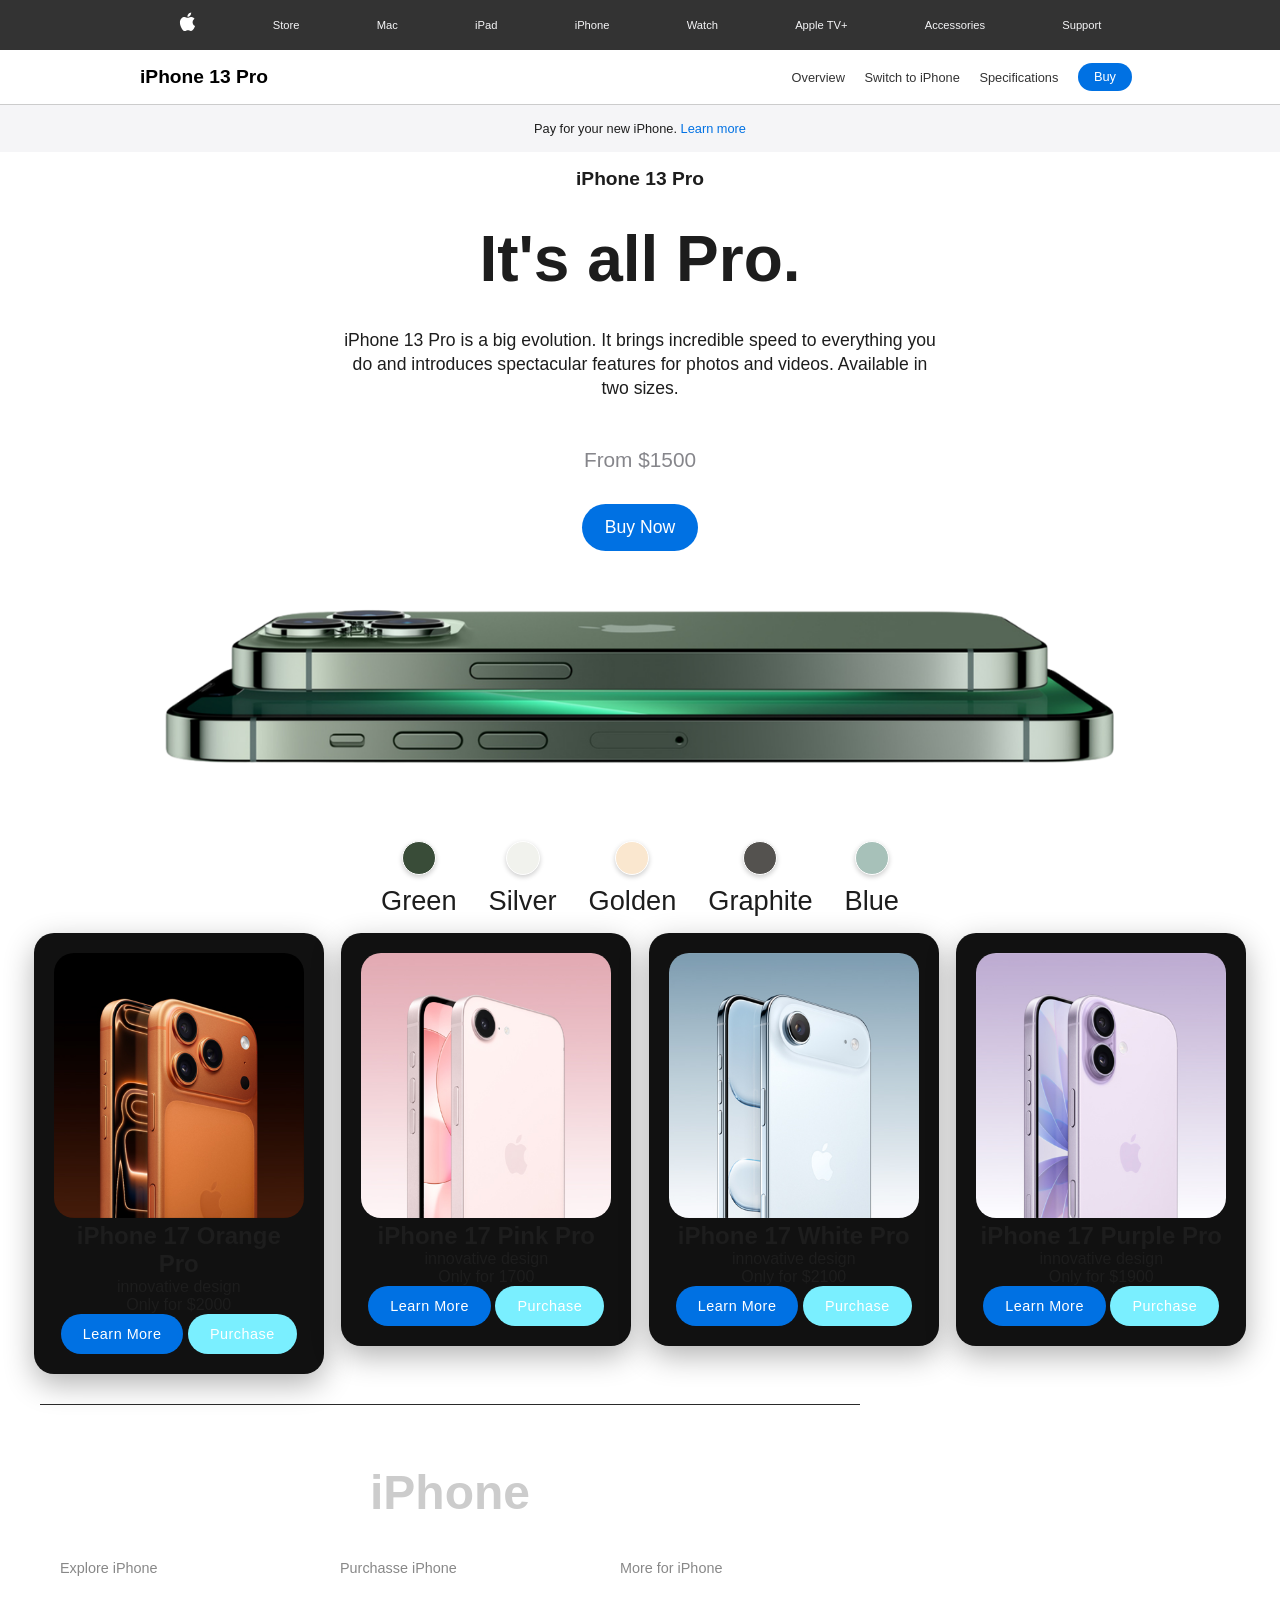
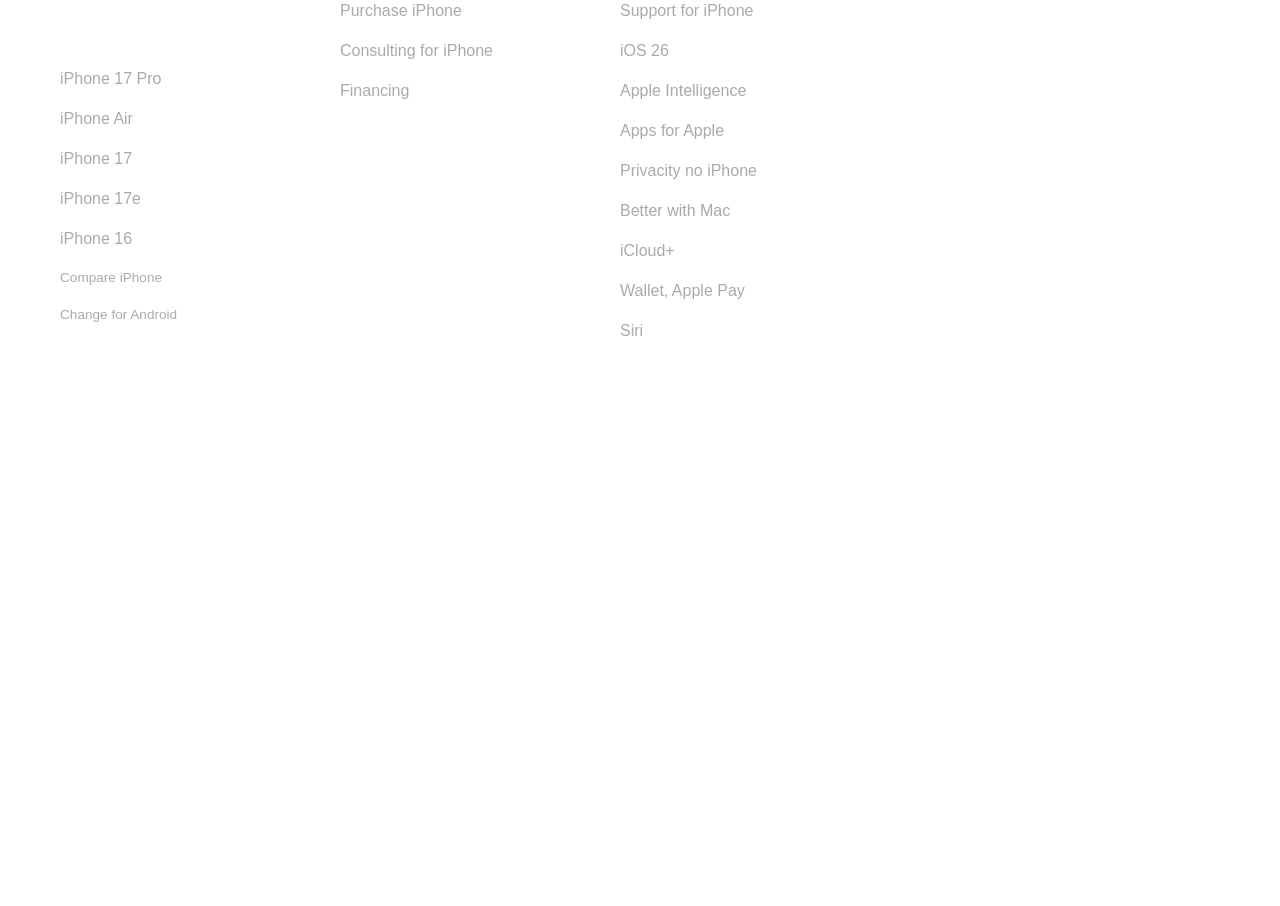
==== Projects/16_Iphone/index.html @ 7e5d8128 "studying front-end" ====
<!DOCTYPE html>
<html lang="en">
<head>
  <meta charset="UTF-8" />
  <meta name="viewport" content="width=device-width, initial-scale=1.0" />
  <title>iPhone 13 Pro</title>

  <link rel="stylesheet" href="css/styles.css" />
  <script src="js/scripts.js" defer></script>
</head>

<body>
  <header>
    <nav>
      <ul id="navbar">
        <li id="logo">
          <a href="#">
            <img src="img/logo_apple.svg" alt="Apple Store Logo" />
          </a>
        </li>

        <li><a href="#">Store</a></li>
        <li><a href="#">Mac</a></li>
        <li><a href="#">iPad</a></li>
        <li><a href="#">iPhone</a></li>
        <li><a href="#">Watch</a></li>
        <li><a href="#">Apple TV+</a></li>
        <li><a href="#">Accessories</a></li>
        <li><a href="#">Support</a></li>
      </ul>
    </nav>

    <div id="bottom-header">
      <div id="bottom-header-inner">
        <h3>iPhone 13 Pro</h3>

        <div id="bottom-header-links">
          <a href="#">Overview</a>
          <a href="#">Switch to iPhone</a>
          <a href="#">Specifications</a>
          <a href="#" class="btn">Buy</a>
        </div>
      </div>
    </div>
  </header>

  <div id="ribbon">
    <p>Pay for your new iPhone. <a href="#">Learn more</a></p>
  </div>

  <!-- Conteúdo principal -->
  <main id="main-content">
    <h1 id="title">iPhone 13 Pro</h1>
    <p id="subtitle">It's all Pro.</p>

    <p id="description">
      iPhone 13 Pro is a big evolution. It brings incredible speed to everything you do and introduces spectacular features for photos and videos. Available in two sizes.
    </p>

    <p id="price">From $1500</p>

    <a href="#" class="btn">Buy Now</a>

    <img 
      id="product-image" 
      src="img/iphone_green.png" 
      alt="iPhone 13 Pro in green color" 
    />

    <!-- Color Picker -->
    <div id="image-picker">
      <ul>
        <li id="green">
          <span class="color"></span>
          <span class="description">Green</span>
        </li>

        <li id="silver">
          <span class="color"></span>
          <span class="description">Silver</span>
        </li>

        <li id="golden">
          <span class="color"></span>
          <span class="description">Golden</span>
        </li>

        <li id="grafite">
          <span class="color"></span>
          <span class="description">Graphite</span>
        </li>

        <li id="blue">
          <span class="color"></span>
          <span class="description">Blue</span>
        </li>
      </ul>

      <!-- Products -->
      <div class="products">

  <div class="card">
    <img src="img/iphone_17pro__1.jpg">

    <h2>iPhone 17 Orange Pro</h2>
    <p>innovative design</p>
    <p class="price">Only for $2000</p>

    <div class="buttons">
      <button class="btn-2">Learn More</button>
      <button class="btn-3">Purchase</button>
    </div>
  </div>

  <div class="card">
    <img src="img/iphone_17e__4.jpg">

    <h2>iPhone 17 Pink Pro</h2>
    <p>innovative design</p>
    <p class="price">Only for 1700</p>

    <div class="buttons">
      <button class="btn-2">Learn More</button>
      <button class="btn-3">Purchase</button>
    </div>
  </div>

  <div class="card">
    <img src="img/iphone_air__2.jpg">

    <h2>iPhone 17 White Pro</h2>
    <p>innovative design</p>
    <p class="price">Only for $2100</p>

    <div class="buttons">
      <button class="btn-2">Learn More</button>
      <button class="btn-3">Purchase</button>
    </div>
  </div>

  <div class="card">
    <img src="img/iphone_17__3.jpg">

    <h2>iPhone 17 Purple Pro</h2>
    <p>innovative design</p>
   <p class="price">Only for $1900</p>

    <div class="buttons">
      <button class="btn-2">Learn More</button>
      <button class="btn-3">Purchase</button>
    </div>
  </div>

  <!-- More Informations -->
   <section class="iphone-section">

    <h1>iPhone</h1>

    <div class="columns">

      <div class="col">
        <p class="title">Explore iPhone</p>

        <h2>Explore all models of iPhone</h2>

        <a href="#">iPhone 17 Pro</a>
        <a href="#">iPhone Air</a>
        <a href="#">iPhone 17</a>
        <a href="#">iPhone 17e</a>
        <a href="#">iPhone 16</a>
        
        <a href="#" class="small">Compare iPhone</a>
        <a href="#" class="small">Change for Android</a>
      </div>


    <div class="col">
      <p class="title">Purchasse iPhone</p>

      <a href="#">Purchase iPhone</a>
      <a href="#">Consulting for iPhone</a>
      <a href="#">Financing</a>
    </div>

    <div class="col">
      <p class="title">More for iPhone</p>

      <a href="#">Support for iPhone</a>
      <a href="#">iOS 26</a>
      <a href="#">Apple Intelligence</a>
      <a href="#">Apps for Apple</a>
      <a href="#">Privacity no iPhone</a>
      <a href="#">Better with Mac</a>
      <a href="#">iCloud+</a>
      <a href="#">Wallet, Apple Pay</a>
      <a href="#">Siri</a>
    </div>

    </div>
   </section>

  </main>
</body>
</html>
---- Projects/16_Iphone/css/styles.css ----
/* General */
* {
    margin: 0;
    padding: 0;
    font-family: Verdana, Geneva, Tahoma, sans-serif;
}

ul {
    list-style: none;
}

a {
    text-decoration: none;
}

/* Navbar */
header nav {
    background-color:#333;
}

#navbar {
    display: flex; 
    justify-content: space-around; 
    align-items: center;
    font-size: 0.7rem;
    padding: 0 1rem;
    max-width: 1000px;
    margin: 0 auto; 
}

#navbar a {
    color: #f5f5f7;
    transition: 0.4s;
}

#navbar a:hover {
    color: #fff; 
}

#bottom-header {
    font-size: .8rem; 
    padding: 1rem; 
    border-bottom: 1px solid #ccc; 
}

#bottom-header h3 {
    font-size: 1.2rem; 
}

#bottom-header a {
    color: #333; 
}

#bottom-header-inner {
    max-width: 1000px;
    margin: 0 auto;
    display: flex; 
    justify-content: space-between;
    align-items: center; 
}

#bottom-header-inner a {
    margin: 0 0.5rem; 
}

#bottom-header-inner .btn, .btn {
    background-color: #0071e3; 
    border-radius: 10rem; 
    padding: .4rem 1rem;
    color: #fff; 
}

/* Content */
#ribbon {
    text-align: center;
    padding: 1rem; 
    background-color: #f5f5f7; 
    color: #1d1d1d; 
    font-size: 0.8rem; 
}

#ribbon a {
    color: #0071e3; 
}

#main-content {
    text-align: center;
    color: #1d1d1d; 
    display: flex; 
    flex-direction: column;
    justify-content: center; 
}

#main-content #title {
    margin: 1rem; 
    font-size: 1.2rem; 
}

#main-content #subtitle {
    margin: 1rem;
    font-size: 4rem;
    font-weight: bold; 
}

#main-content #description {
    max-width: 600px;
    margin: 1rem auto; 
    font-size: 1.1rem;
    line-height: 1.5rem; 
}

#main-content #price {
    font-size: 1.3rem;
    color: #86868b; 
    margin: 2rem; 
}

#main-content .btn {
    font-size: 1.1rem;
    padding: 0.8rem 1.4rem; 
    align-self: center; 
}

#main-content #product-image {
    max-width: 1000px;
    margin: 3rem auto; 
  transition: opacity 0.5s ease;
}

#main-content #product-image.changing {
    opacity: 0.5; 
}

#main-content #product-image {
  transition: opacity 0.5s ease, transform 0.3s ease;
}

#image-picker {
    margin-bottom: 500px; 
}

#image-picker ul {
    display: flex;
    justify-content: center; 
}

#image-picker li {
    margin: 1rem; 
    display: flex; 
    flex-direction: column; 
    align-items: center;
    cursor: pointer; 
}

#image-picker li .color {
    width: 2rem;
    height: 2rem; 
    border-radius: 50%; 
    box-shadow: 0 2px 5px rgba(0,0,0,0.2);
    border: 1px solid #fff; 
    pointer-events: none; 
    transition: 0.3s;
}

#image-picker li:hover .color {
  transform: scale(1.1);
}


#image-picker li .description {
    font-size: 1.7rem; 
    color: #1d1d1d;
    margin-top: 0.6rem; 
}

#green .color {
    background-color: #394c38; 
}
#silver .color {
    background-color: #f1f2ed; 
}
#golden .color {
    background-color: #fae7cf; 
}
#grafite .color {
    background-color: #54524f; 
}
#blue .color {
    background-color: #a7c1b9; 
}

#image-picker .selected {
    outline: 2px solid #43a1ff; 
    transform: scale(1.2);
}

.btn {
  transition: 0.3s;
}

.btn:hover {
  transform: scale(1.05);
}


.products {
  display: flex;
  gap: 20px;
  justify-content: center;
  flex-wrap: wrap;
  align-items: flex-start;

  max-width: 1200px;
  margin: 0 auto;
  
}

.products {
  display: grid;
   grid-template-columns: repeat(auto-fit, minmax(250px, 1fr));
  gap: 30px;
  justify-items: center;
  max-width: -900px; 
  margin: 0 auto;
}

.card {
  background: #111;
  padding: 20px;
  border-radius: 20px;
  text-align: center;
  box-shadow: 0 10px 30px rgba(0,0,0,0.3);

  transition: 0.3s;
}


.card img {
   padding: -10px;
   border-radius: 20px; 
   width: 250px; 
}

.card:hover {
    transform: translateY(-10px); 
}

.dot {
    width: 10px; 
    height: 10px; 
    border-radius: 50%;
    display: inline-block; 
}

.btn-2 {
    background-color: #0071e3; 
    color: white;
    border: none;
    padding: 12px 22px; 
    border-radius: 999px; 
    font-size: 0.9rem;
    cursor: pointer;
    transition: all 0.3s ease; 
}

.btn-2:hover {
    transform: scale(1.05); 
    background-color: #005bb5; 
}

.btn-2:active {
    transform: scale(0.95); 
}

.btn-3 {
  background-color: #7aefff; 
  color: white; 
  border: none; 
  padding: 12px 22px; 
  border-radius: 999px; 
  font-size: 0.9rem; 
  cursor: pointer;

  transition: all 0.3s ease;
}

.btn-3:hover {
  background-color: #25ac61; 
  transform: scale(1.05);
}

.btn-3:active {
  transform: scale(0.95); 
}

button {
  letter-spacing: 0.5px;
}

.iphone-section {
  max-width: 1100px;
  margin: 0 auto;
  padding: 60px 20px;
  color: #ccc;
}

.iphone-section h1 {
  font-size: 3rem;
  margin-bottom: 40px;
}

/* Informations */

.columns {
  display: flex;
  gap: 80px;
}

.col {
  display: flex;
  flex-direction: column;
  gap: 10px;
}

.title {
  font-size: 0.9rem;
  color: #888;
  margin-bottom: 10px;
}

.col a {
  color: #aaa;
  display: block;
  margin: 6px 0;
  transition: 0.3s;
}

.col a:hover {
  color: #fff;
}

.col h2 {
  font-size: 1.3rem;
  color: #fff;
  margin-bottom: 10px;
}

.small {
  font-size: 0.85rem;
  color: #888;
}

.iphone-section {
  max-width: 1200px;
  margin: 0 auto;
  padding: 80px 40px;
}

.iphone-section {
  max-width: 1200px;
  margin: 0 auto;
  padding: 80px 40px;
  text-align: center;
}

.col {
  min-width: 220px; 
}

.columns {
  display: flex;
  justify-content: space-between; 
  align-items: flex-start;
  gap: 60px;

  max-width: 900px;
  margin: 0 auto;
  text-align: left; 
}

.iphone-section {
  border-top: 1px solid #2a2a2a; 
}

.iphone-section h1 {
  font-size: 3rem;
  margin-bottom: 40px;
}


/* Mobile */
@media(max-width: 480px) {

    #navbar li {
        display: none; 
    }

    #navbar #logo {
        display: flex; 
    }

    #bottom-header-links a {
        display: none; 
    }

    #bottom-header-links .btn {
        display: flex; 
    }

    #main-content {
        padding: 2rem; 
        overflow: hidden; 
        align-items: center;
    }

    #main-content #subtitle {
        font-size: 3rem; 
    }

}

.iphone-section {
  max-width: 1100px;
  margin: 0 auto;
  padding: 60px 20px;
  color: #ccc;
}

.iphone-section h1 {
  font-size: 3rem;
  margin-bottom: 40px;
}
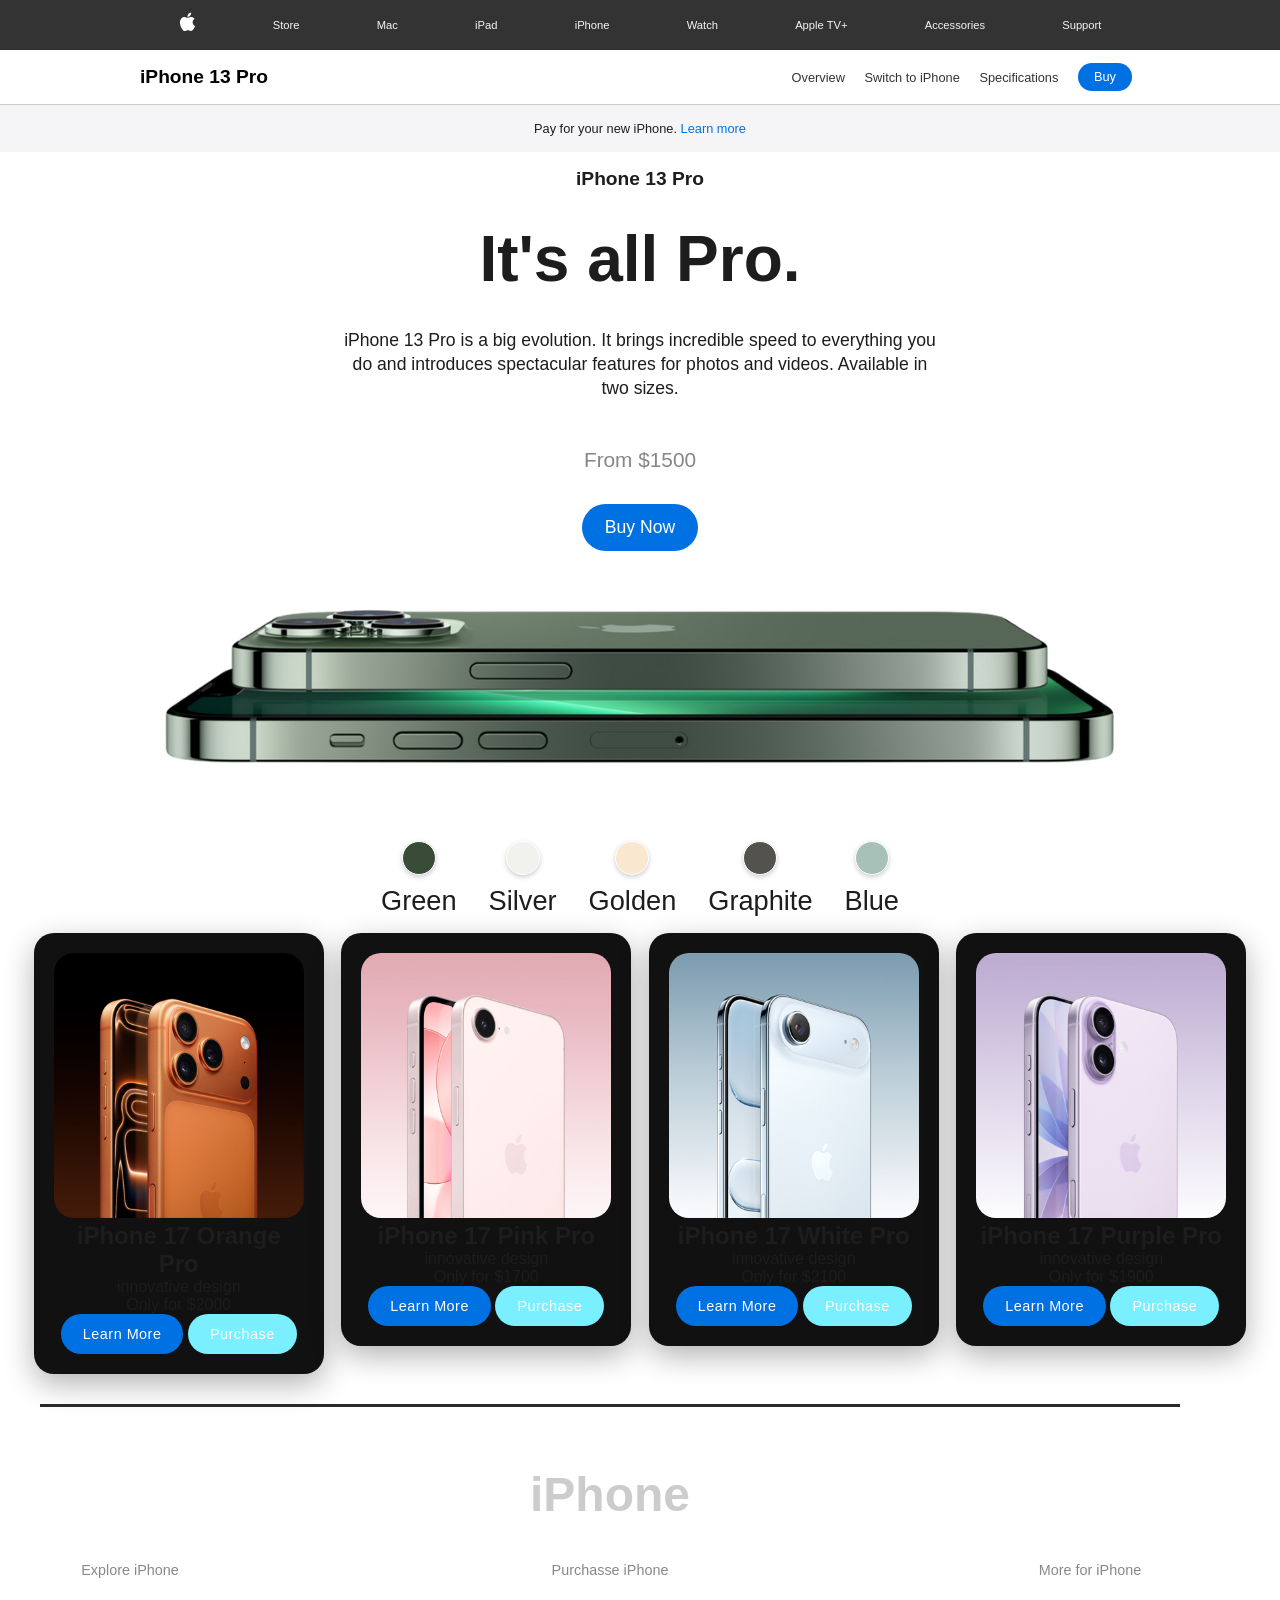
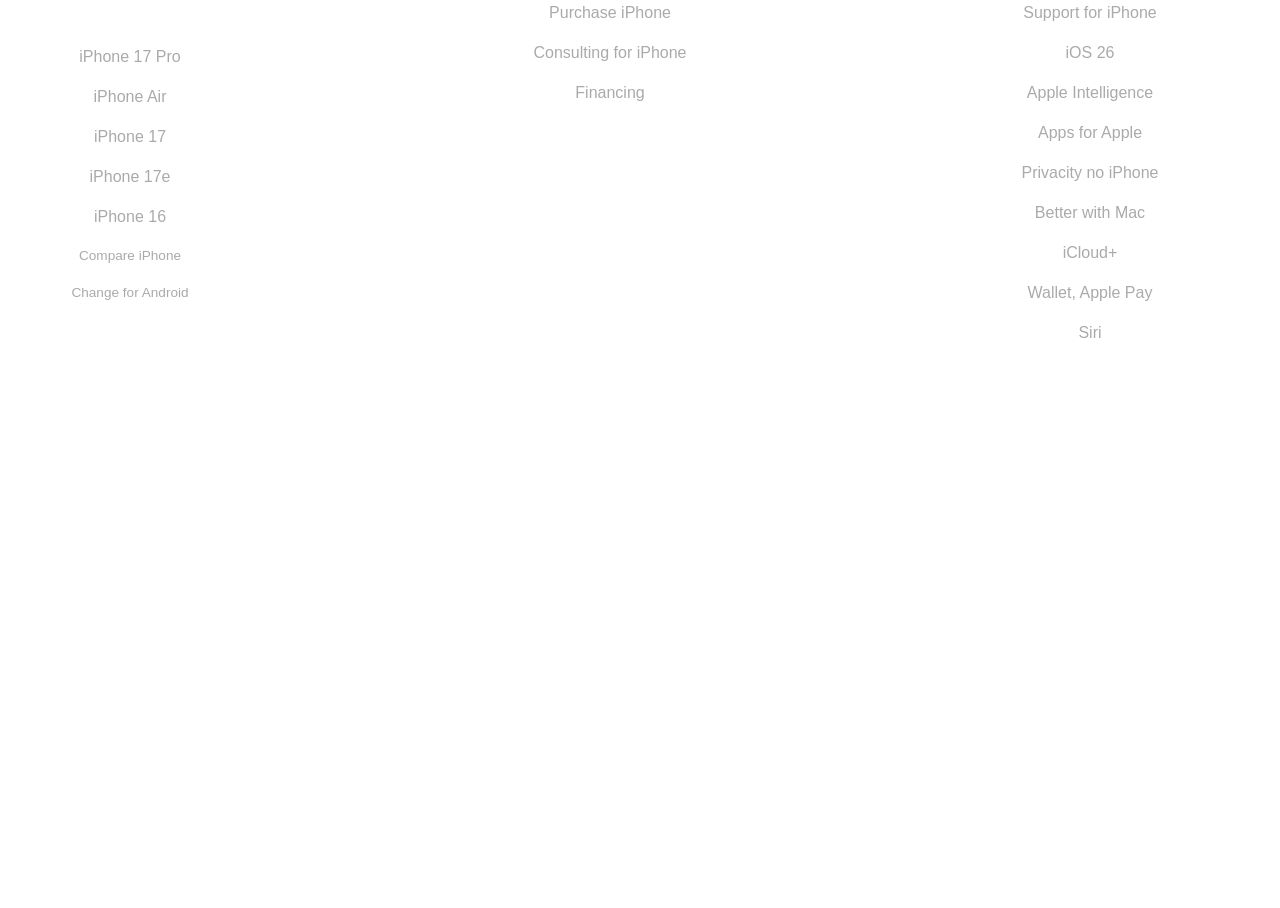
==== commit c96d7589: "studying Front-End" ====
--- a/Projects/16_Iphone/index.html
+++ b/Projects/16_Iphone/index.html
@@ -117,7 +117,7 @@
 
     <h2>iPhone 17 Pink Pro</h2>
     <p>innovative design</p>
-    <p class="price">Only for 1700</p>
+    <p class="price">Only for $1700</p>
 
     <div class="buttons">
       <button class="btn-2">Learn More</button>
@@ -151,17 +151,19 @@
     </div>
   </div>
 
-  <!-- More Informations -->
+  <!-- More Information -->
    <section class="iphone-section">
 
     <h1>iPhone</h1>
+
 
     <div class="columns">
 
       <div class="col">
         <p class="title">Explore iPhone</p>
 
-        <h2>Explore all models of iPhone</h2>
+        <h2>Explore all models 
+          of iPhone</h2>
 
         <a href="#">iPhone 17 Pro</a>
         <a href="#">iPhone Air</a>
--- a/Projects/16_Iphone/css/styles.css
+++ b/Projects/16_Iphone/css/styles.css
@@ -309,82 +309,75 @@
   margin-bottom: 40px;
 }
 
-/* Informations */
-
+/* Information */
+
+/* ===== SECTION ===== */
+.iphone-section {
+  max-width: 3000px;
+  margin: 0 auto;
+  padding: 150px 150px;
+  text-align: center;
+  border-top: 3px solid #2a2a2a;
+  display: flex;
+  flex-direction: column;
+  align-items: center;
+  justify-content: center;
+}
+
+.iphone-section h1 {
+  font-size: 3rem;
+  margin-bottom: 80px;
+  width: 100%;
+}
+
+/* ===== COLUMNS ===== */
 .columns {
   display: flex;
+  justify-content: center; 
+  align-items: flex-start;
   gap: 80px;
-}
-
+  max-width: 100%;
+  margin: 0 auto;
+}
+
+/* ===== COLUMN ===== */
 .col {
   display: flex;
   flex-direction: column;
+  align-items: center;
   gap: 10px;
-}
-
+  min-width: 400px;
+  text-align: center;
+}
+
+/* ===== TITLES ===== */
 .title {
   font-size: 0.9rem;
   color: #888;
   margin-bottom: 10px;
 }
 
-.col a {
-  color: #aaa;
-  display: block;
-  margin: 6px 0;
-  transition: 0.3s;
-}
-
-.col a:hover {
-  color: #fff;
-}
-
 .col h2 {
   font-size: 1.3rem;
   color: #fff;
   margin-bottom: 10px;
 }
 
+/* ===== LINKS ===== */
+.col a {
+  color: #aaa;
+  margin: 6px 0;
+  transition: 0.3s;
+  text-decoration: none;
+}
+
+.col a:hover {
+  color: #fff;
+}
+
 .small {
   font-size: 0.85rem;
   color: #888;
-}
-
-.iphone-section {
-  max-width: 1200px;
-  margin: 0 auto;
-  padding: 80px 40px;
-}
-
-.iphone-section {
-  max-width: 1200px;
-  margin: 0 auto;
-  padding: 80px 40px;
-  text-align: center;
-}
-
-.col {
-  min-width: 220px; 
-}
-
-.columns {
-  display: flex;
-  justify-content: space-between; 
-  align-items: flex-start;
-  gap: 60px;
-
-  max-width: 900px;
-  margin: 0 auto;
-  text-align: left; 
-}
-
-.iphone-section {
-  border-top: 1px solid #2a2a2a; 
-}
-
-.iphone-section h1 {
-  font-size: 3rem;
-  margin-bottom: 40px;
 }
 
 
